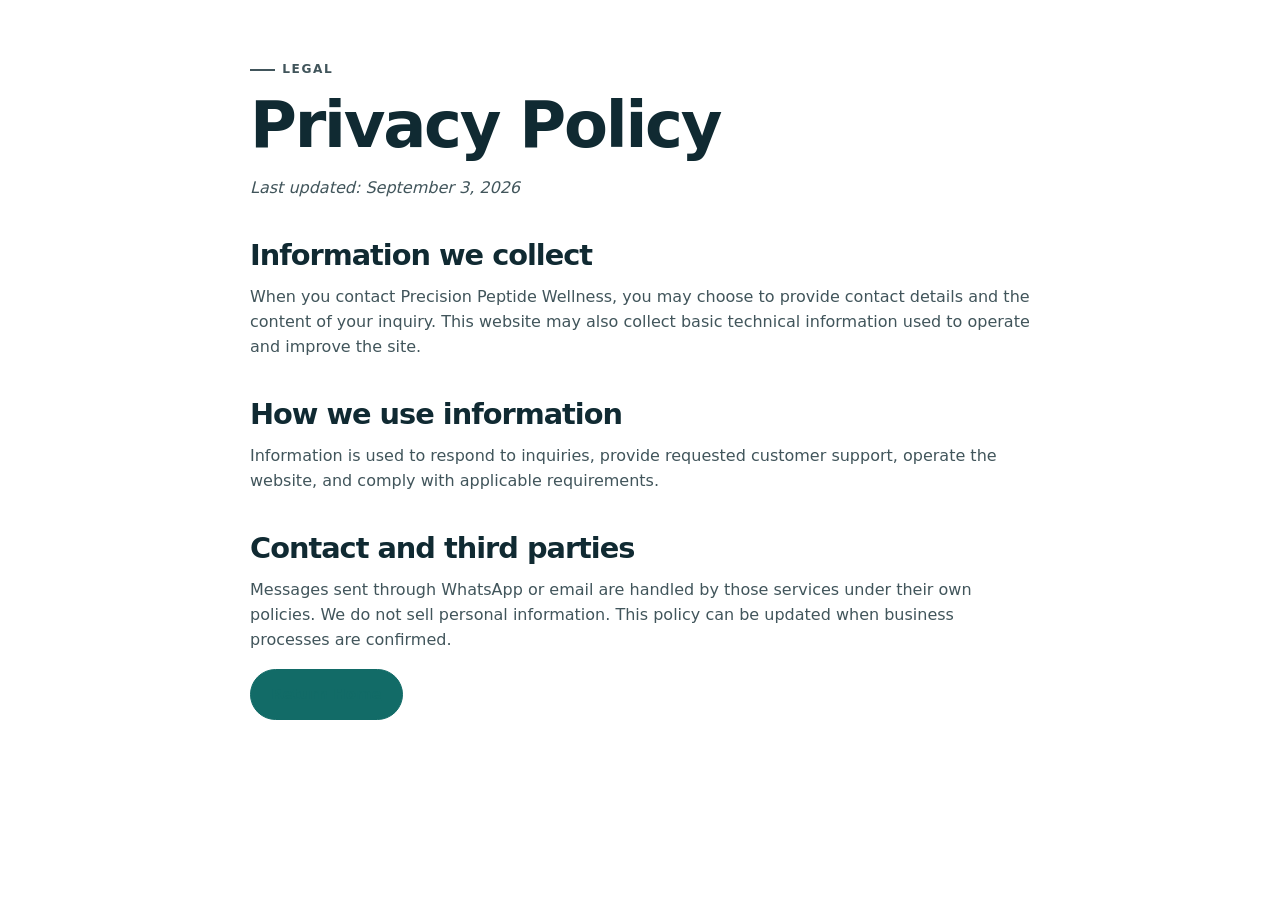
==== privacy.html @ 9c154cd9 "Update Peptide Website" ====
<!doctype html>
<html lang="en">
  <head>
    <meta charset="utf-8">
    <meta name="viewport" content="width=device-width,initial-scale=1">
    <title>
      Privacy Policy | Precision Peptide Wellness
    </title>
    <meta name="description" content="Privacy Policy for Precision Peptide Wellness.">
    <link rel="canonical" href="https://precisionpeptidewellness.com/privacy.html">
    <meta property="og:title" content="Privacy Policy | Precision Peptide Wellness">
    <meta property="og:type" content="website">
    <meta name="twitter:card" content="summary">
    <link rel="stylesheet" href="css/style.css">
  </head>
  <body>
    <main class="content" style="padding:60px 0">
      <p class="eyebrow">
        Legal
      </p>
      <h1>
        Privacy Policy
      </h1>
      <p>
        <em>
          Last updated: September 3, 2026
        </em>
      </p>
      <h2>
        Information we collect
      </h2>
      <p>
        When you contact Precision Peptide Wellness, you may choose to provide contact details and the content of your inquiry. This website may also collect basic technical information used to operate and improve the site.
      </p>
      <h2>
        How we use information
      </h2>
      <p>
        Information is used to respond to inquiries, provide requested customer support, operate the website, and comply with applicable requirements.
      </p>
      <h2>
        Contact and third parties
      </h2>
      <p>
        Messages sent through WhatsApp or email are handled by those services under their own policies. We do not sell personal information. This policy can be updated when business processes are confirmed.
      </p>
      <p>
        <a class="btn btn-primary" href="index.html">
          Return Home
        </a>
      </p>
    </main>
  </body>
</html>
---- css/style.css ----
:root {
  --ink:#102a32;
  --teal:#126b67;
  --teal-dark:#0c4f4d;
  --lime:#d9ef8b;
  --mist:#f4f8f6;
  --sand:#ecdfc9;
  --white:#fff;
  --muted:#5b6d72;
  --line:#dce7e3;
  --shadow:0 18px 45px rgba(16,42,50,.10);
  --radius:22px
}
* {
  box-sizing:border-box
}
html {
  scroll-behavior:smooth
}
body {
  margin:0;
  font-family:Inter,ui-sans-serif,system-ui,-apple-system,BlinkMacSystemFont,"Segoe UI",sans-serif;
  color:var(--ink);
  background:var(--white);
  line-height:1.58
}
a {
  color:inherit;
  text-decoration:none
}
img {
  max-width:100%;
  display:block
}
button,input,select,textarea {
  font:inherit
}
button {
  cursor:pointer
}
p {
  margin:0 0 1rem
}
.container {
  width:min(1160px,calc(100% - 40px));
  margin:auto
}
.eyebrow {
  display:flex;
  gap:.45rem;
  align-items:center;
  color:var(--teal);
  font-size:.76rem;
  font-weight:800;
  letter-spacing:.13em;
  text-transform:uppercase;
  margin-bottom:.7rem
}
.eyebrow:before {
  content:"";
  display:block;
  width:25px;
  height:2px;
  background:currentColor
}
h1,h2,h3 {
  line-height:1.12;
  margin:0 0 .8rem;
  letter-spacing:-.035em
}
h1 {
  font-size:clamp(2.55rem,5vw,4.9rem)
}
h2 {
  font-size:clamp(2rem,3.4vw,3.3rem)
}
h3 {
  font-size:1.25rem
}
section {
  padding:86px 0
}
.lead {
  font-size:1.08rem;
  color:var(--muted);
  max-width:62ch
}
.btn {
  display:inline-flex;
  justify-content:center;
  align-items:center;
  gap:.5rem;
  border:1px solid var(--teal);
  border-radius:999px;
  padding:.82rem 1.25rem;
  font-size:.93rem;
  font-weight:750;
  transition:.2s transform,.2s background,.2s color
}
.btn:hover {
  transform:translateY(-2px)
}
.btn-primary {
  background:var(--teal);
  color:#fff
}
.btn-primary:hover {
  background:var(--teal-dark)
}
.btn-light {
  background:#fff;
  color:var(--ink);
  border-color:#fff
}
.btn-ghost {
  color:var(--teal);
  background:transparent
}
.skip {
  position:absolute;
  left:-9999px
}
.skip:focus {
  left:1rem;
  top:1rem;
  background:#fff;
  z-index:99;
  padding:.7rem;
  border-radius:8px
}
.site-header {
  position:sticky;
  top:0;
  z-index:20;
  background:rgba(255,255,255,.92);
  backdrop-filter:blur(16px);
  border-bottom:1px solid rgba(220,231,227,.8)
}
.nav {
  height:78px;
  display:flex;
  justify-content:space-between;
  align-items:center;
  gap:1.5rem
}
.brand {
  display:flex;
  gap:.6rem;
  align-items:center;
  font-weight:820;
  line-height:1.05;
  letter-spacing:-.04em
}
.brand-mark {
  width:36px;
  height:36px;
  border-radius:50% 50% 50% 8px;
  background:var(--teal);
  position:relative
}
.brand-mark:after {
  content:"";
  position:absolute;
  inset:9px;
  border:2px solid var(--lime);
  border-radius:50% 50% 50% 2px
}
.nav-links {
  display:flex;
  align-items:center;
  gap:1.3rem;
  font-size:.91rem;
  font-weight:650
}
.nav-links a {
  position:relative
}
.nav-links a:not(.btn):after {
  content:"";
  position:absolute;
  left:0;
  right:0;
  bottom:-8px;
  height:2px;
  transform:scaleX(0);
  transform-origin:left;
  background:var(--teal);
  transition:.2s
}
.nav-links a:hover:after,.nav-links a.active:after {
  transform:scaleX(1)
}
.menu-toggle {
  display:none;
  border:0;
  background:none;
  font-size:1.55rem
}
.hero {
  background:linear-gradient(110deg,#edf5f1 0%,#f8faf8 46%,#dbe8dc 100%);
  padding:72px 0 77px;
  overflow:hidden
}
.hero-grid {
  display:grid;
  grid-template-columns:1.05fr .95fr;
  align-items:center;
  gap:4rem
}
.hero-copy h1 span {
  color:var(--teal)
}
.hero-copy .lead {
  font-size:1.15rem;
  margin:1.2rem 0 1.7rem
}
.hero-actions {
  display:flex;
  flex-wrap:wrap;
  gap:.8rem
}
.hero-image {
  position:relative
}
.hero-image img {
  height:550px;
  width:100%;
  object-fit:cover;
  border-radius:46% 46% 16px 46%;
  box-shadow:var(--shadow)
}
.float-card {
  position:absolute;
  bottom:25px;
  left:-33px;
  background:#fff;
  padding:1rem 1.1rem;
  border-radius:14px;
  box-shadow:var(--shadow);
  font-size:.85rem;
  font-weight:700
}
.float-card strong {
  display:block;
  color:var(--teal);
  font-size:1.25rem
}
.mini-orb {
  position:absolute;
  right:-40px;
  top:18%;
  background:var(--lime);
  width:100px;
  height:100px;
  border-radius:50%;
  z-index:-1
}
.section-head {
  display:flex;
  justify-content:space-between;
  gap:2rem;
  align-items:end;
  margin-bottom:2.5rem
}
.section-head .lead {
  margin:0
}
.category-grid,.product-grid,.feature-grid,.article-grid {
  display:grid;
  grid-template-columns:repeat(3,1fr);
  gap:1.35rem
}
.category-card {
  position:relative;
  min-height:290px;
  overflow:hidden;
  border-radius:var(--radius);
  color:white;
  background:var(--ink)
}
.category-card img {
  width:100%;
  height:100%;
  position:absolute;
  object-fit:cover;
  opacity:.72;
  transition:.45s transform
}
.category-card:hover img {
  transform:scale(1.06)
}
.category-card div {
  position:absolute;
  inset:auto 0 0;
  padding:1.35rem;
  background:linear-gradient(transparent,rgba(5,24,28,.9))
}
.category-card h3 {
  margin:0
}
.product-card {
  border:1px solid var(--line);
  border-radius:var(--radius);
  overflow:hidden;
  background:#fff;
  transition:.25s transform,.25s box-shadow
}
.product-card:hover {
  transform:translateY(-5px);
  box-shadow:var(--shadow)
}
.product-card img {
  width:100%;
  height:235px;
  object-fit:cover
}
.product-card-body {
  padding:1.25rem
}
.tag {
  font-size:.72rem;
  letter-spacing:.06em;
  font-weight:800;
  text-transform:uppercase;
  color:var(--teal)
}
.product-card p {
  color:var(--muted);
  font-size:.9rem
}
.product-card .btn {
  padding:.64rem 1rem;
  font-size:.84rem
}
.muted-section {
  background:var(--mist)
}
.feature {
  background:#fff;
  padding:1.55rem;
  border-radius:17px;
  border:1px solid var(--line)
}
.feature-icon {
  width:45px;
  height:45px;
  display:grid;
  place-items:center;
  background:var(--lime);
  border-radius:12px;
  font-size:1.4rem;
  margin-bottom:1rem
}
.lifestyle {
  display:grid;
  grid-template-columns:1fr 1fr;
  gap:1.5rem
}
.lifestyle-collage {
  display:grid;
  grid-template-columns:1fr 1fr;
  gap:1rem
}
.lifestyle-collage img {
  border-radius:18px;
  object-fit:cover;
  width:100%;
  height:190px
}
.lifestyle-collage img:first-child {
  grid-row:span 2;
  height:100%
}
.location-box {
  display:flex;
  align-items:center;
  justify-content:space-between;
  gap:2rem;
  background:var(--ink);
  color:#fff;
  border-radius:var(--radius);
  padding:2.25rem
}
.location-box p {
  color:#cbd7d5
}
.faq-list {
  display:grid;
  gap:.7rem;
  max-width:820px;
  margin:auto
}
.faq-item {
  border:1px solid var(--line);
  border-radius:14px;
  background:#fff
}
.faq-item summary {
  padding:1rem 1.15rem;
  cursor:pointer;
  font-weight:750
}
.faq-item div {
  padding:0 1.15rem 1rem;
  color:var(--muted)
}
.page-hero {
  padding:74px 0 58px;
  background:var(--mist)
}
.page-hero .lead {
  margin-top:1rem
}
.breadcrumbs {
  font-size:.85rem;
  color:var(--muted);
  margin-bottom:1.25rem
}
.breadcrumbs a {
  color:var(--teal)
}
.catalog-tools {
  display:flex;
  gap:1rem;
  align-items:center;
  justify-content:space-between;
  margin-bottom:2rem
}
.search {
  border:1px solid var(--line);
  padding:.8rem 1rem;
  border-radius:10px;
  width:min(100%,350px);
  outline-color:var(--teal)
}
.filter-row {
  display:flex;
  gap:.5rem;
  flex-wrap:wrap
}
.filter {
  border:1px solid var(--line);
  background:#fff;
  padding:.5rem .78rem;
  border-radius:99px;
  font-weight:650;
  font-size:.85rem
}
.filter.active,.filter:hover {
  background:var(--teal);
  color:#fff;
  border-color:var(--teal)
}
.empty {
  text-align:center;
  color:var(--muted);
  grid-column:1/-1
}
.split {
  display:grid;
  grid-template-columns:1fr 1fr;
  gap:4rem;
  align-items:center
}
.rounded-image {
  border-radius:var(--radius);
  width:100%;
  height:440px;
  object-fit:cover
}
.content {
  max-width:780px;
  margin:auto
}
.content h2 {
  margin-top:2.4rem;
  font-size:1.8rem
}
.content h3 {
  margin-top:1.8rem
}
.content p,.content li {
  color:#41555b
}
.content a {
  color:var(--teal);
  text-decoration:underline;
  font-weight:650
}
.article-card {
  border:1px solid var(--line);
  border-radius:var(--radius);
  overflow:hidden
}
.article-card img {
  height:210px;
  width:100%;
  object-fit:cover
}
.article-card div {
  padding:1.2rem
}
.article-card time {
  font-size:.8rem;
  color:var(--muted)
}
.contact-grid {
  display:grid;
  grid-template-columns:.82fr 1.18fr;
  gap:2rem
}
.contact-card {
  background:var(--ink);
  color:#fff;
  padding:2rem;
  border-radius:var(--radius)
}
.contact-card p {
  color:#d3dfdb
}
.contact-card .btn {
  margin:.4rem 0
}
.form {
  border:1px solid var(--line);
  border-radius:var(--radius);
  padding:2rem
}
.field {
  display:grid;
  gap:.36rem;
  margin-bottom:1rem
}
.field input,.field textarea {
  border:1px solid var(--line);
  border-radius:9px;
  padding:.75rem;
  outline-color:var(--teal)
}
textarea {
  min-height:130px;
  resize:vertical
}
.notice {
  background:#eef7e0;
  color:#355226;
  border-radius:10px;
  padding:.8rem;
  display:none
}
.notice.show {
  display:block
}
.site-footer {
  background:var(--ink);
  color:#fff;
  padding:57px 0 25px
}
.footer-grid {
  display:grid;
  grid-template-columns:1.5fr repeat(3,1fr);
  gap:2rem
}
.site-footer .brand {
  margin-bottom:1rem
}
.site-footer p,.site-footer a {
  font-size:.9rem;
  color:#c3d1cf
}
.footer-title {
  font-size:.8rem;
  text-transform:uppercase;
  letter-spacing:.11em;
  color:var(--lime);
  font-weight:800;
  margin-bottom:.8rem
}
.footer-links {
  display:grid;
  gap:.45rem
}
.footer-bottom {
  border-top:1px solid #345359;
  margin-top:2.3rem;
  padding-top:1.3rem;
  color:#aac0bd;
  font-size:.8rem;
  display:flex;
  justify-content:space-between;
  gap:1rem
}
.product-detail {
  display:grid;
  grid-template-columns:1fr 1fr;
  gap:3.5rem;
  align-items:start
}
.product-detail img {
  border-radius:var(--radius);
  height:480px;
  width:100%;
  object-fit:cover
}
.placeholder-box {
  background:var(--mist);
  border-left:4px solid var(--teal);
  padding:1rem;
  border-radius:8px;
  font-size:.9rem;
  color:#43575b
}
.socials {
  display:flex;
  gap:.6rem
}
.socials a {
  width:35px;
  height:35px;
  display:grid;
  place-items:center;
  border:1px solid #527075;
  border-radius:50%;
  font-size:.8rem
}
.not-found {
  padding:7rem 0;
  text-align:center
}
@media(max-width:900px) {
  .nav-links {
    position:absolute;
    top:78px;
    left:0;
    right:0;
    background:#fff;
    padding:1.25rem 20px 1.5rem;
    display:none;
    align-items:stretch;
    flex-direction:column;
    border-bottom:1px solid var(--line)
  }
  .nav-links.open {
    display:flex
  }
  .menu-toggle {
    display:block
  }
  .nav-links .btn {
    width:max-content
  }
  .hero-grid,.split,.contact-grid,.product-detail {
    grid-template-columns:1fr;
    gap:2.25rem
  }
  .hero-image {
    max-width:620px;
    margin:auto
  }
  .hero-image img {
    height:400px
  }
  .category-grid,.product-grid,.feature-grid,.article-grid {
    grid-template-columns:repeat(2,1fr)
  }
  .footer-grid {
    grid-template-columns:repeat(2,1fr)
  }
}
@media(max-width:600px) {
  .container {
    width:min(100% - 30px,1160px)
  }
  section {
    padding:62px 0
  }
  .hero {
    padding:52px 0
  }
  .hero-image img {
    height:340px;
    border-radius:35% 35% 12px 35%
  }
  .float-card {
    left:10px;
    bottom:10px
  }
  .section-head,.catalog-tools,.location-box,.footer-bottom {
    align-items:flex-start;
    flex-direction:column
  }
  .category-grid,.product-grid,.feature-grid,.article-grid,.lifestyle {
    grid-template-columns:1fr
  }
  .lifestyle-collage {
    min-height:350px
  }
  .page-hero {
    padding:56px 0 42px
  }
  .form,.contact-card {
    padding:1.35rem
  }
  .footer-grid {
    grid-template-columns:1fr 1fr;
    gap:1.6rem
  }
  .rounded-image {
    height:330px
  }
  .product-detail img {
    height:330px
  }
}

/* Catalog detail labels and the inline SVG social icons. */
.product-group {
  display:block;
  margin:.25rem 0 .45rem;
  color:var(--muted);
  font-size:.75rem;
  font-weight:700;
  line-height:1.25;
}

.product-pricing {
  margin:.9rem 0 .75rem;
  color:var(--teal);
  font-size:.86rem;
  font-weight:800;
}

.socials a {
  color:#fff;
}

.socials svg {
  width:16px;
  height:16px;
  fill:none;
  stroke:currentColor;
  stroke-linecap:round;
  stroke-linejoin:round;
  stroke-width:1.8;
}

.socials a:nth-child(2) svg,
.socials a:nth-child(3) svg {
  fill:currentColor;
  stroke:none;
}
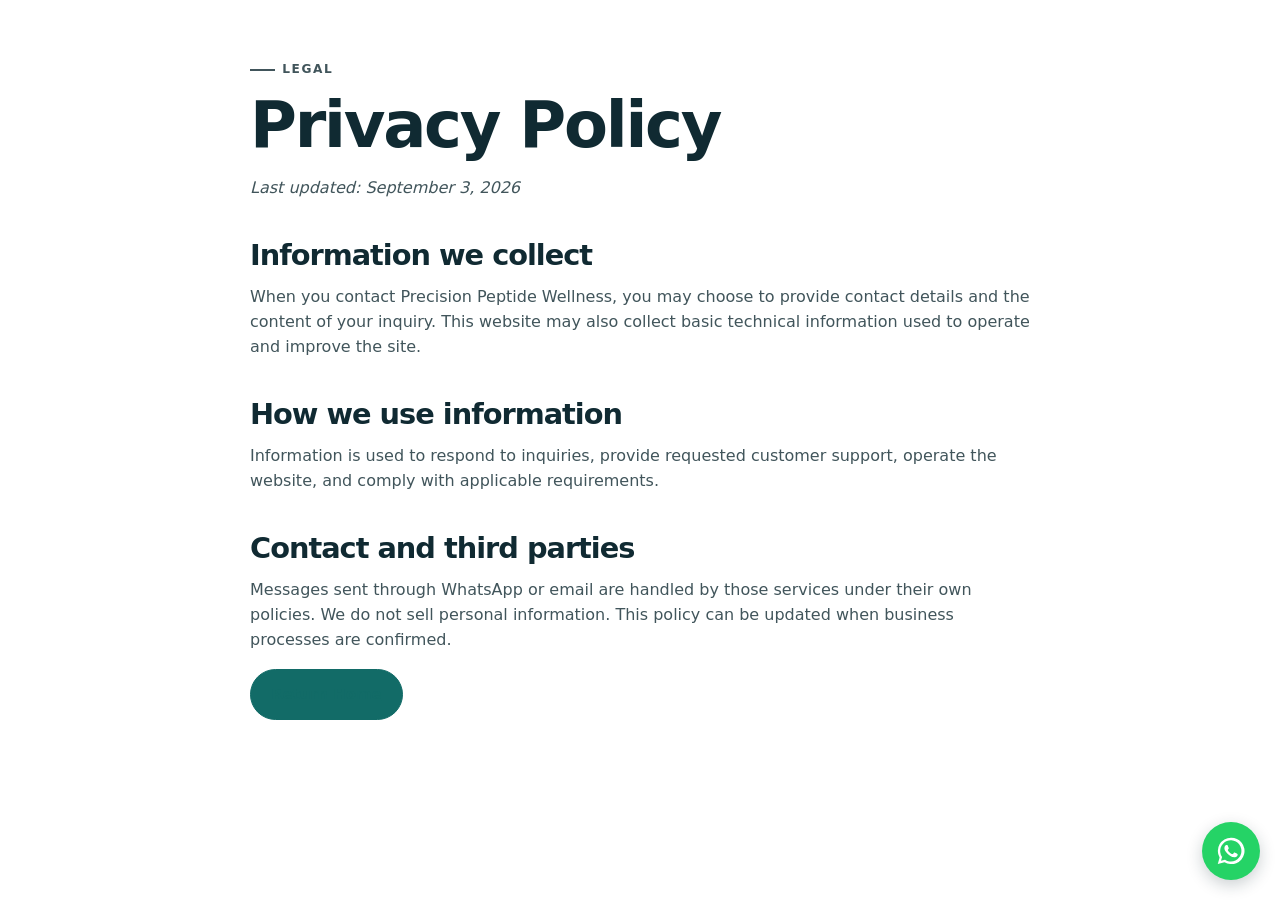
==== commit bc39d17b: "Add floating Whatsapp chat button" ====
--- a/privacy.html
+++ b/privacy.html
@@ -50,5 +50,6 @@
         </a>
       </p>
     </main>
+    <script src="js/main.js"></script>
   </body>
 </html>
--- a/css/style.css
+++ b/css/style.css
@@ -627,6 +627,39 @@
   padding:7rem 0;
   text-align:center
 }
+.whatsapp-float {
+  position:fixed;
+  right:max(1.25rem,env(safe-area-inset-right));
+  bottom:max(1.25rem,env(safe-area-inset-bottom));
+  z-index:19;
+  display:grid;
+  place-items:center;
+  width:58px;
+  height:58px;
+  border-radius:50%;
+  background:#25d366;
+  color:#fff;
+  box-shadow:0 5px 16px rgba(16,42,50,.22);
+  animation:whatsapp-enter .45s ease-out both;
+  transition:transform .2s ease,box-shadow .2s ease
+}
+.whatsapp-float svg {
+  width:32px;
+  height:32px;
+  fill:currentColor
+}
+.whatsapp-float:hover {
+  transform:translateY(-3px) scale(1.03);
+  box-shadow:0 8px 20px rgba(16,42,50,.26)
+}
+.whatsapp-float:focus-visible {
+  outline:3px solid var(--ink);
+  outline-offset:4px
+}
+@keyframes whatsapp-enter {
+  from { opacity:0; transform:translateY(8px) }
+  to { opacity:1; transform:translateY(0) }
+}
 @media(max-width:900px) {
   .nav-links {
     position:absolute;
@@ -668,6 +701,16 @@
   }
 }
 @media(max-width:600px) {
+  .whatsapp-float {
+    right:max(1rem,env(safe-area-inset-right));
+    bottom:max(1rem,env(safe-area-inset-bottom));
+    width:54px;
+    height:54px
+  }
+  .whatsapp-float svg {
+    width:30px;
+    height:30px
+  }
   .container {
     width:min(100% - 30px,1160px)
   }
@@ -710,6 +753,13 @@
   }
   .product-detail img {
     height:330px
+  }
+}
+
+@media(prefers-reduced-motion:reduce) {
+  .whatsapp-float {
+    animation:none;
+    transition:none
   }
 }
 
